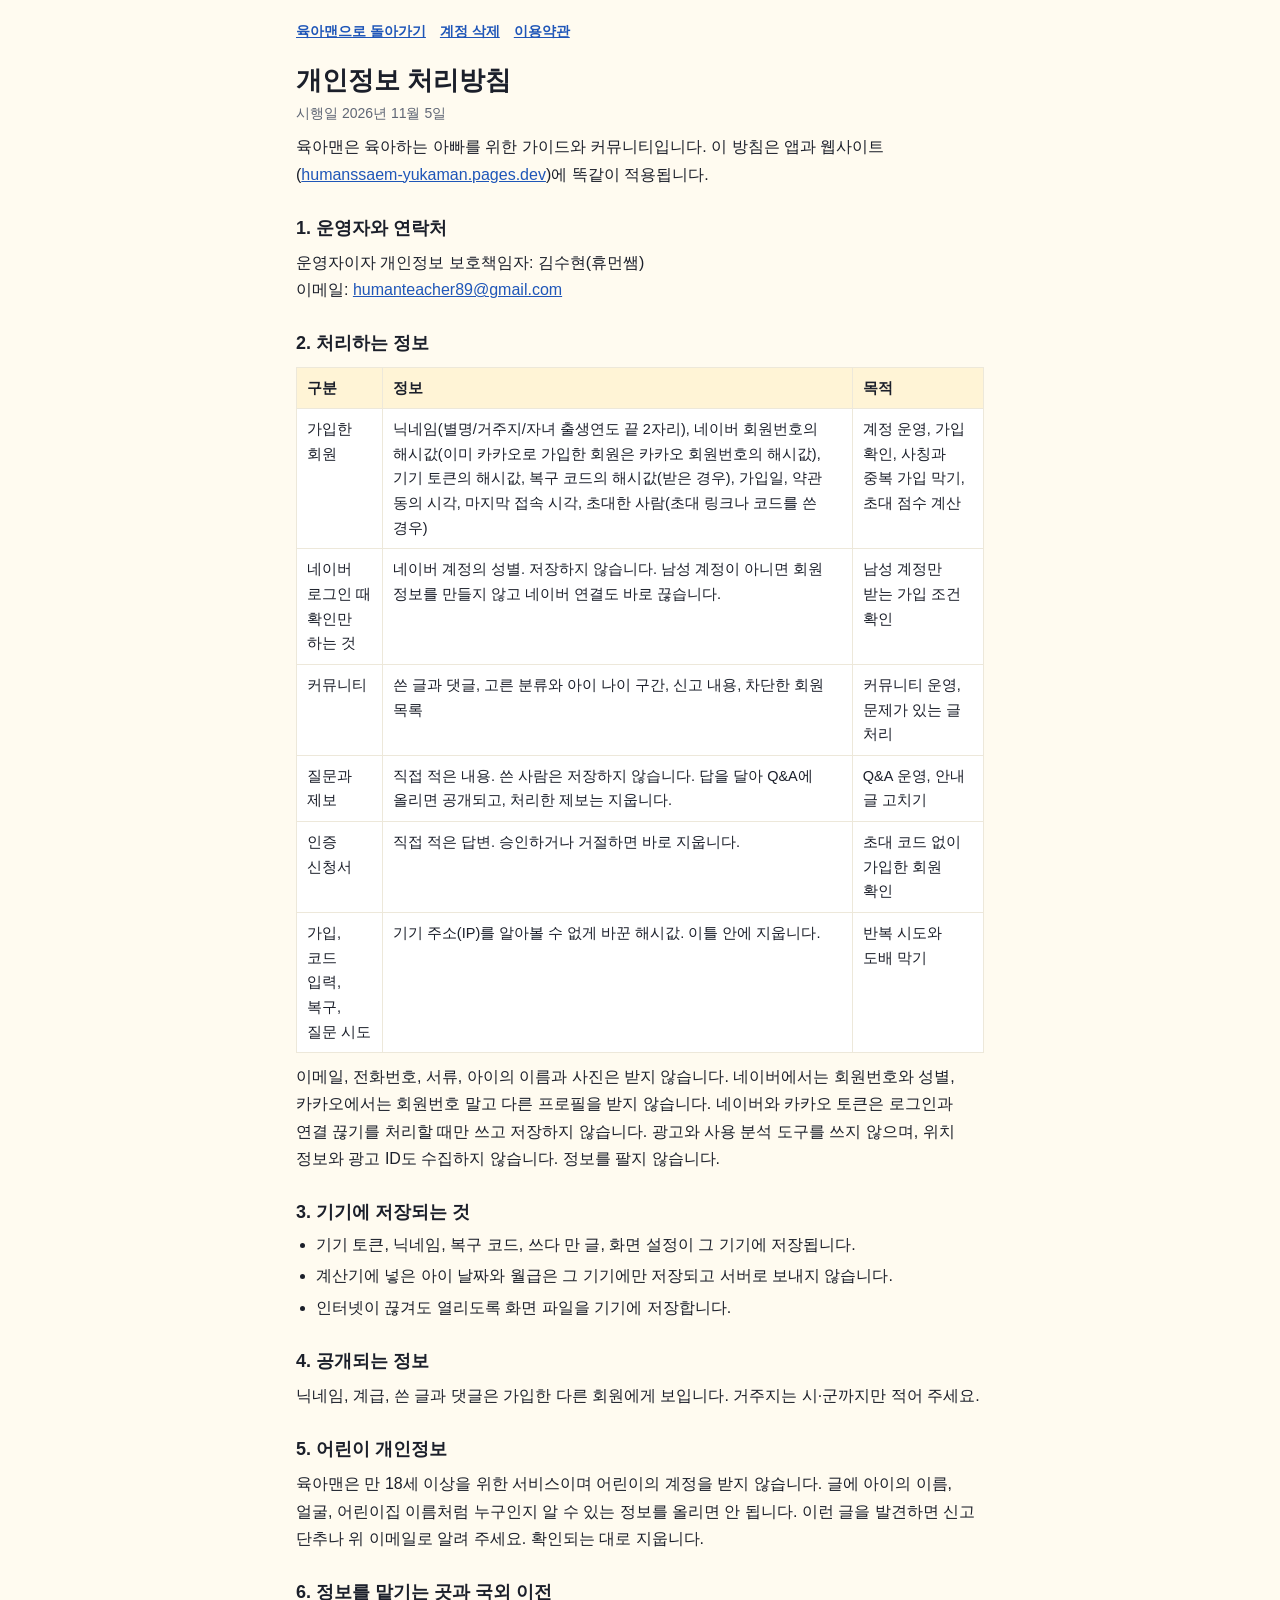
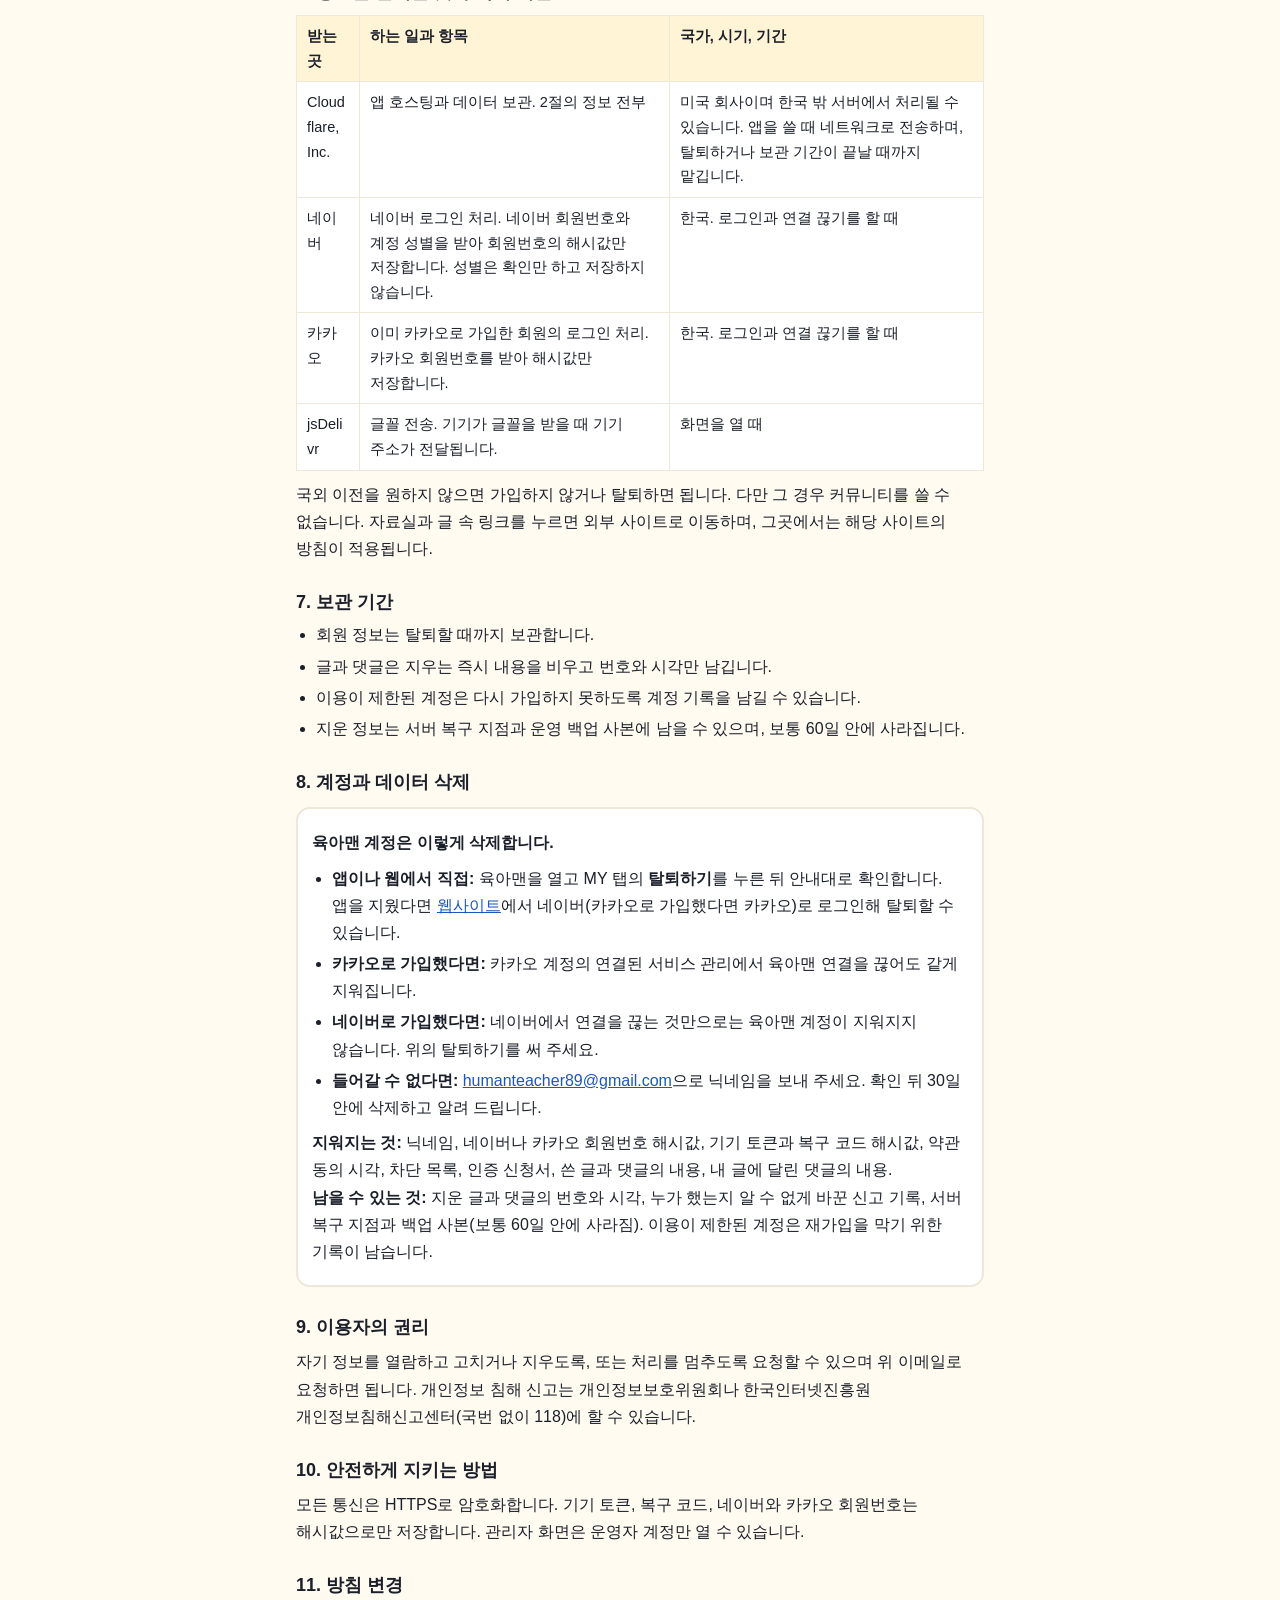
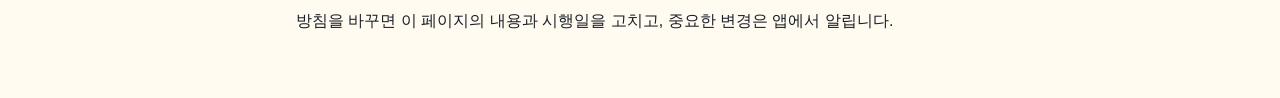
==== public/privacy.html @ 57675692 "지금 육아맨 앱(0.8.0)을 복제해 새 앱의 첫 판으로 삼음 새 운영 명의로 처음부터 따로 진행하려고 코드만 옮겼다. 옛 기록(.git), 내 컴퓨터 시험 값, 백업, 스토어용 " ====
<!doctype html>
<html lang="ko">
<head>
<meta charset="utf-8">
<meta name="viewport" content="width=device-width, initial-scale=1">
<meta name="theme-color" content="#FFFBF0">
<meta name="robots" content="noindex">
<title>개인정보 처리방침 · 육아맨</title>
<meta name="description" content="육아맨 개인정보 처리방침과 계정 삭제 안내">
<link rel="icon" type="image/svg+xml" href="icons/logo.svg">
<style>
  :root { --ink: #1B1F2A; --sub: #5F6675; --line: #EDE8DA; --bg: #FFFBF0; --card: #FFFFFF; --head: #FFF4D6; --link: #1F56B8; }
  @media (prefers-color-scheme: dark) { :root { --ink: #EEF1F7; --sub: #AEB6C5; --line: #2C3445; --bg: #141A26; --card: #1D2534; --head: #262F40; --link: #8DB4FF; } }
  * { box-sizing: border-box; }
  body { margin: 0; background: var(--bg); color: var(--ink); font: 16px/1.7 -apple-system, BlinkMacSystemFont, "Apple SD Gothic Neo", "Noto Sans KR", "Malgun Gothic", Roboto, sans-serif; word-break: keep-all; overflow-wrap: anywhere; }
  main { max-width: 720px; margin: 0 auto; padding: 20px 16px 56px; }
  nav { display: flex; flex-wrap: wrap; gap: 8px 14px; font-size: 14px; font-weight: 700; }
  a { color: var(--link); }
  h1 { margin: 20px 0 4px; font-size: 26px; line-height: 1.3; }
  h2 { margin: 28px 0 6px; font-size: 18px; line-height: 1.4; }
  .date { margin: 0; color: var(--sub); font-size: 14px; }
  ul { padding-left: 20px; margin: 6px 0; }
  li { margin: 4px 0; }
  p { margin: 8px 0; }
  table { width: 100%; border-collapse: collapse; margin: 10px 0; background: var(--card); font-size: 14.5px; }
  th, td { border: 1px solid var(--line); padding: 8px 10px; text-align: left; vertical-align: top; }
  th { background: var(--head); }
  .box { background: var(--card); border: 2px solid var(--line); border-radius: 14px; padding: 12px 14px; margin: 12px 0; }
</style>
</head>
<body>
<main>
<nav><a href="./#/me">육아맨으로 돌아가기</a><a href="#delete">계정 삭제</a><a href="terms.html">이용약관</a></nav>

<h1>개인정보 처리방침</h1>
<p class="date">시행일 2026년 11월 5일</p>
<p>육아맨은 육아하는 아빠를 위한 가이드와 커뮤니티입니다. 이 방침은 앱과 웹사이트(<a href="https://humanssaem-yukaman.pages.dev/">humanssaem-yukaman.pages.dev</a>)에 똑같이 적용됩니다.</p>

<h2>1. 운영자와 연락처</h2>
<p>운영자이자 개인정보 보호책임자: 김수현(휴먼쌤)<br>이메일: <a href="mailto:humanteacher89@gmail.com">humanteacher89@gmail.com</a></p>

<h2>2. 처리하는 정보</h2>
<table>
<tr><th>구분</th><th>정보</th><th>목적</th></tr>
<tr><td>가입한 회원</td><td>닉네임(별명/거주지/자녀 출생연도 끝 2자리), 네이버 회원번호의 해시값(이미 카카오로 가입한 회원은 카카오 회원번호의 해시값), 기기 토큰의 해시값, 복구 코드의 해시값(받은 경우), 가입일, 약관 동의 시각, 마지막 접속 시각, 초대한 사람(초대 링크나 코드를 쓴 경우)</td><td>계정 운영, 가입 확인, 사칭과 중복 가입 막기, 초대 점수 계산</td></tr>
<tr><td>네이버 로그인 때 확인만 하는 것</td><td>네이버 계정의 성별. 저장하지 않습니다. 남성 계정이 아니면 회원 정보를 만들지 않고 네이버 연결도 바로 끊습니다.</td><td>남성 계정만 받는 가입 조건 확인</td></tr>
<tr><td>커뮤니티</td><td>쓴 글과 댓글, 고른 분류와 아이 나이 구간, 신고 내용, 차단한 회원 목록</td><td>커뮤니티 운영, 문제가 있는 글 처리</td></tr>
<tr><td>질문과 제보</td><td>직접 적은 내용. 쓴 사람은 저장하지 않습니다. 답을 달아 Q&amp;A에 올리면 공개되고, 처리한 제보는 지웁니다.</td><td>Q&amp;A 운영, 안내 글 고치기</td></tr>
<tr><td>인증 신청서</td><td>직접 적은 답변. 승인하거나 거절하면 바로 지웁니다.</td><td>초대 코드 없이 가입한 회원 확인</td></tr>
<tr><td>가입, 코드 입력, 복구, 질문 시도</td><td>기기 주소(IP)를 알아볼 수 없게 바꾼 해시값. 이틀 안에 지웁니다.</td><td>반복 시도와 도배 막기</td></tr>
</table>
<p>이메일, 전화번호, 서류, 아이의 이름과 사진은 받지 않습니다. 네이버에서는 회원번호와 성별, 카카오에서는 회원번호 말고 다른 프로필을 받지 않습니다. 네이버와 카카오 토큰은 로그인과 연결 끊기를 처리할 때만 쓰고 저장하지 않습니다. 광고와 사용 분석 도구를 쓰지 않으며, 위치 정보와 광고 ID도 수집하지 않습니다. 정보를 팔지 않습니다.</p>

<h2>3. 기기에 저장되는 것</h2>
<ul>
<li>기기 토큰, 닉네임, 복구 코드, 쓰다 만 글, 화면 설정이 그 기기에 저장됩니다.</li>
<li>계산기에 넣은 아이 날짜와 월급은 그 기기에만 저장되고 서버로 보내지 않습니다.</li>
<li>인터넷이 끊겨도 열리도록 화면 파일을 기기에 저장합니다.</li>
</ul>

<h2>4. 공개되는 정보</h2>
<p>닉네임, 계급, 쓴 글과 댓글은 가입한 다른 회원에게 보입니다. 거주지는 시·군까지만 적어 주세요.</p>

<h2>5. 어린이 개인정보</h2>
<p>육아맨은 만 18세 이상을 위한 서비스이며 어린이의 계정을 받지 않습니다. 글에 아이의 이름, 얼굴, 어린이집 이름처럼 누구인지 알 수 있는 정보를 올리면 안 됩니다. 이런 글을 발견하면 신고 단추나 위 이메일로 알려 주세요. 확인되는 대로 지웁니다.</p>

<h2>6. 정보를 맡기는 곳과 국외 이전</h2>
<table>
<tr><th>받는 곳</th><th>하는 일과 항목</th><th>국가, 시기, 기간</th></tr>
<tr><td>Cloudflare, Inc.</td><td>앱 호스팅과 데이터 보관. 2절의 정보 전부</td><td>미국 회사이며 한국 밖 서버에서 처리될 수 있습니다. 앱을 쓸 때 네트워크로 전송하며, 탈퇴하거나 보관 기간이 끝날 때까지 맡깁니다.</td></tr>
<tr><td>네이버</td><td>네이버 로그인 처리. 네이버 회원번호와 계정 성별을 받아 회원번호의 해시값만 저장합니다. 성별은 확인만 하고 저장하지 않습니다.</td><td>한국. 로그인과 연결 끊기를 할 때</td></tr>
<tr><td>카카오</td><td>이미 카카오로 가입한 회원의 로그인 처리. 카카오 회원번호를 받아 해시값만 저장합니다.</td><td>한국. 로그인과 연결 끊기를 할 때</td></tr>
<tr><td>jsDelivr</td><td>글꼴 전송. 기기가 글꼴을 받을 때 기기 주소가 전달됩니다.</td><td>화면을 열 때</td></tr>
</table>
<p>국외 이전을 원하지 않으면 가입하지 않거나 탈퇴하면 됩니다. 다만 그 경우 커뮤니티를 쓸 수 없습니다. 자료실과 글 속 링크를 누르면 외부 사이트로 이동하며, 그곳에서는 해당 사이트의 방침이 적용됩니다.</p>

<h2>7. 보관 기간</h2>
<ul>
<li>회원 정보는 탈퇴할 때까지 보관합니다.</li>
<li>글과 댓글은 지우는 즉시 내용을 비우고 번호와 시각만 남깁니다.</li>
<li>이용이 제한된 계정은 다시 가입하지 못하도록 계정 기록을 남길 수 있습니다.</li>
<li>지운 정보는 서버 복구 지점과 운영 백업 사본에 남을 수 있으며, 보통 60일 안에 사라집니다.</li>
</ul>

<h2 id="delete">8. 계정과 데이터 삭제</h2>
<div class="box">
<p><b>육아맨 계정은 이렇게 삭제합니다.</b></p>
<ul>
<li><b>앱이나 웹에서 직접:</b> 육아맨을 열고 MY 탭의 <b>탈퇴하기</b>를 누른 뒤 안내대로 확인합니다. 앱을 지웠다면 <a href="https://humanssaem-yukaman.pages.dev/#/me">웹사이트</a>에서 네이버(카카오로 가입했다면 카카오)로 로그인해 탈퇴할 수 있습니다.</li>
<li><b>카카오로 가입했다면:</b> 카카오 계정의 연결된 서비스 관리에서 육아맨 연결을 끊어도 같게 지워집니다.</li>
<li><b>네이버로 가입했다면:</b> 네이버에서 연결을 끊는 것만으로는 육아맨 계정이 지워지지 않습니다. 위의 탈퇴하기를 써 주세요.</li>
<li><b>들어갈 수 없다면:</b> <a href="mailto:humanteacher89@gmail.com?subject=%EC%9C%A1%EC%95%84%EB%A7%A8%20%EA%B3%84%EC%A0%95%20%EC%82%AD%EC%A0%9C%20%EC%9A%94%EC%B2%AD">humanteacher89@gmail.com</a>으로 닉네임을 보내 주세요. 확인 뒤 30일 안에 삭제하고 알려 드립니다.</li>
</ul>
<p><b>지워지는 것:</b> 닉네임, 네이버나 카카오 회원번호 해시값, 기기 토큰과 복구 코드 해시값, 약관 동의 시각, 차단 목록, 인증 신청서, 쓴 글과 댓글의 내용, 내 글에 달린 댓글의 내용.<br>
<b>남을 수 있는 것:</b> 지운 글과 댓글의 번호와 시각, 누가 했는지 알 수 없게 바꾼 신고 기록, 서버 복구 지점과 백업 사본(보통 60일 안에 사라짐). 이용이 제한된 계정은 재가입을 막기 위한 기록이 남습니다.</p>
</div>

<h2>9. 이용자의 권리</h2>
<p>자기 정보를 열람하고 고치거나 지우도록, 또는 처리를 멈추도록 요청할 수 있으며 위 이메일로 요청하면 됩니다. 개인정보 침해 신고는 개인정보보호위원회나 한국인터넷진흥원 개인정보침해신고센터(국번 없이 118)에 할 수 있습니다.</p>

<h2>10. 안전하게 지키는 방법</h2>
<p>모든 통신은 HTTPS로 암호화합니다. 기기 토큰, 복구 코드, 네이버와 카카오 회원번호는 해시값으로만 저장합니다. 관리자 화면은 운영자 계정만 열 수 있습니다.</p>

<h2>11. 방침 변경</h2>
<p>방침을 바꾸면 이 페이지의 내용과 시행일을 고치고, 중요한 변경은 앱에서 알립니다.</p>
</main>
</body>
</html>
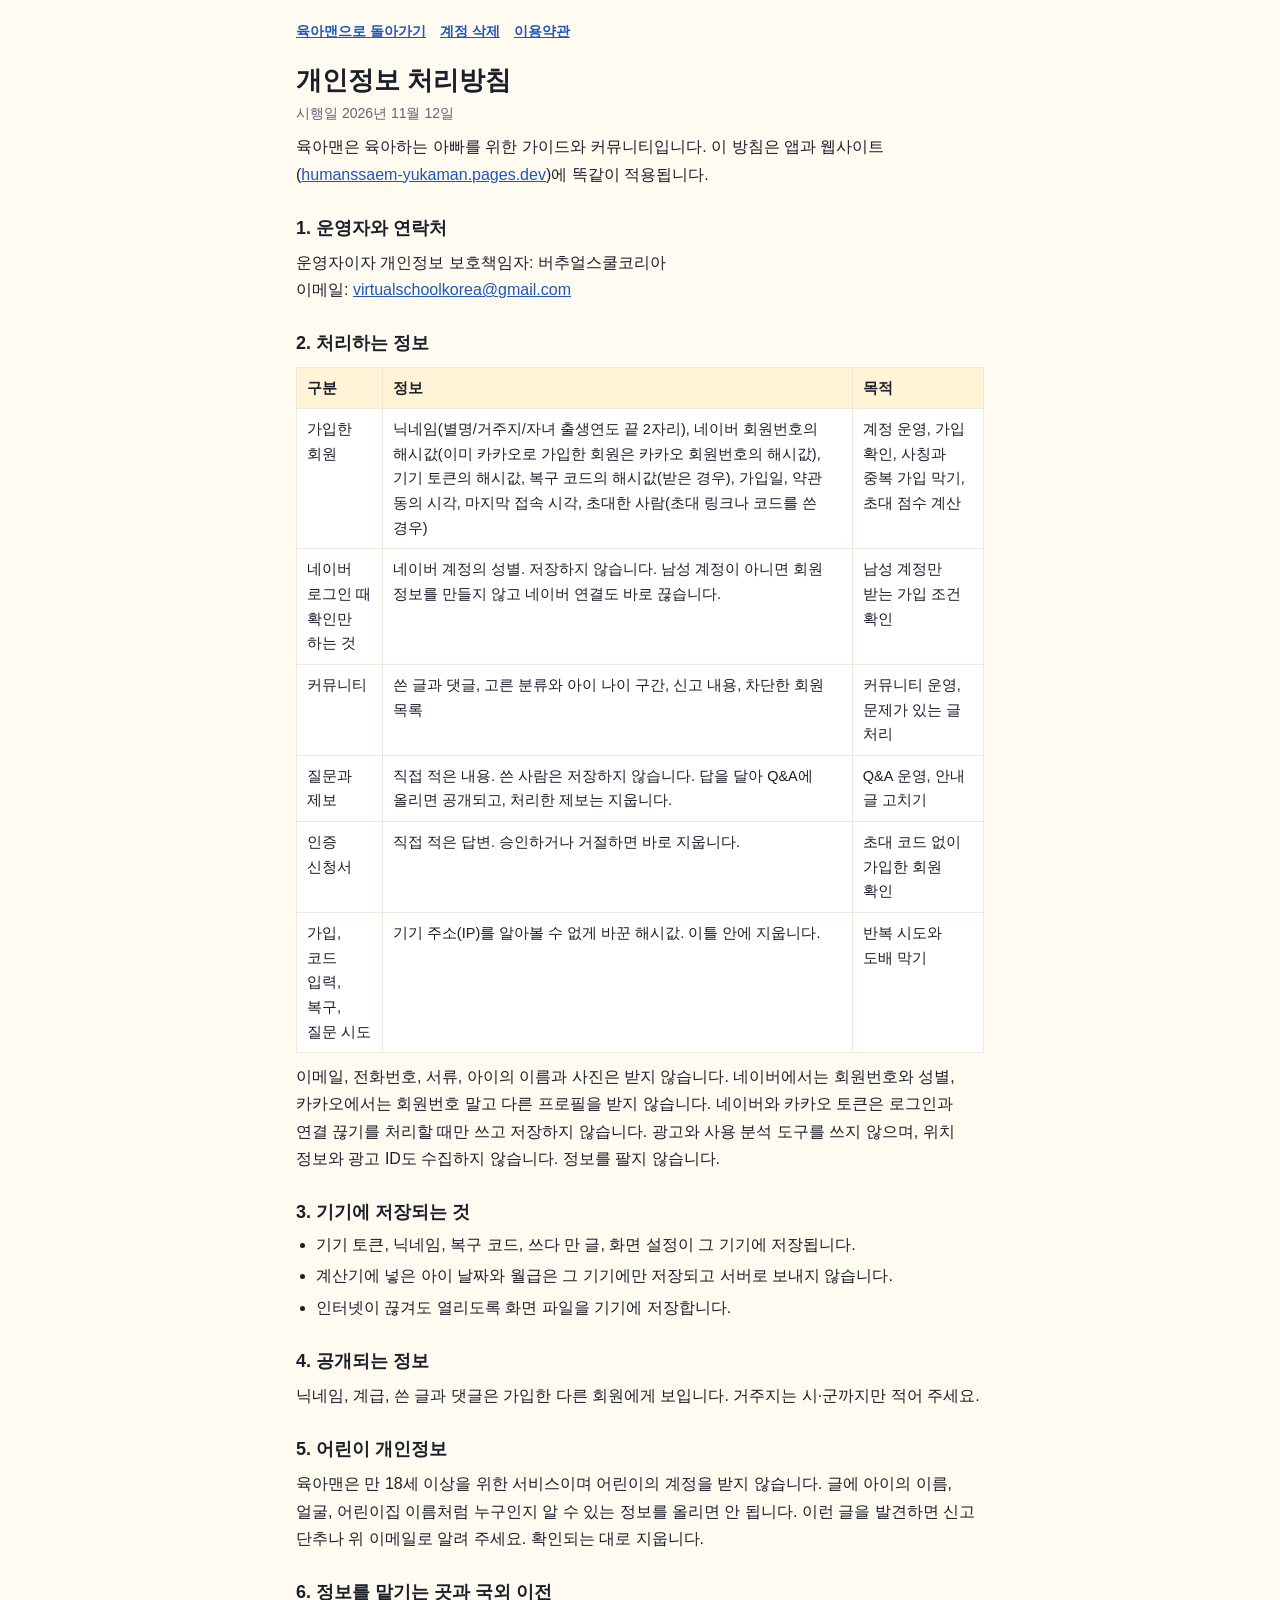
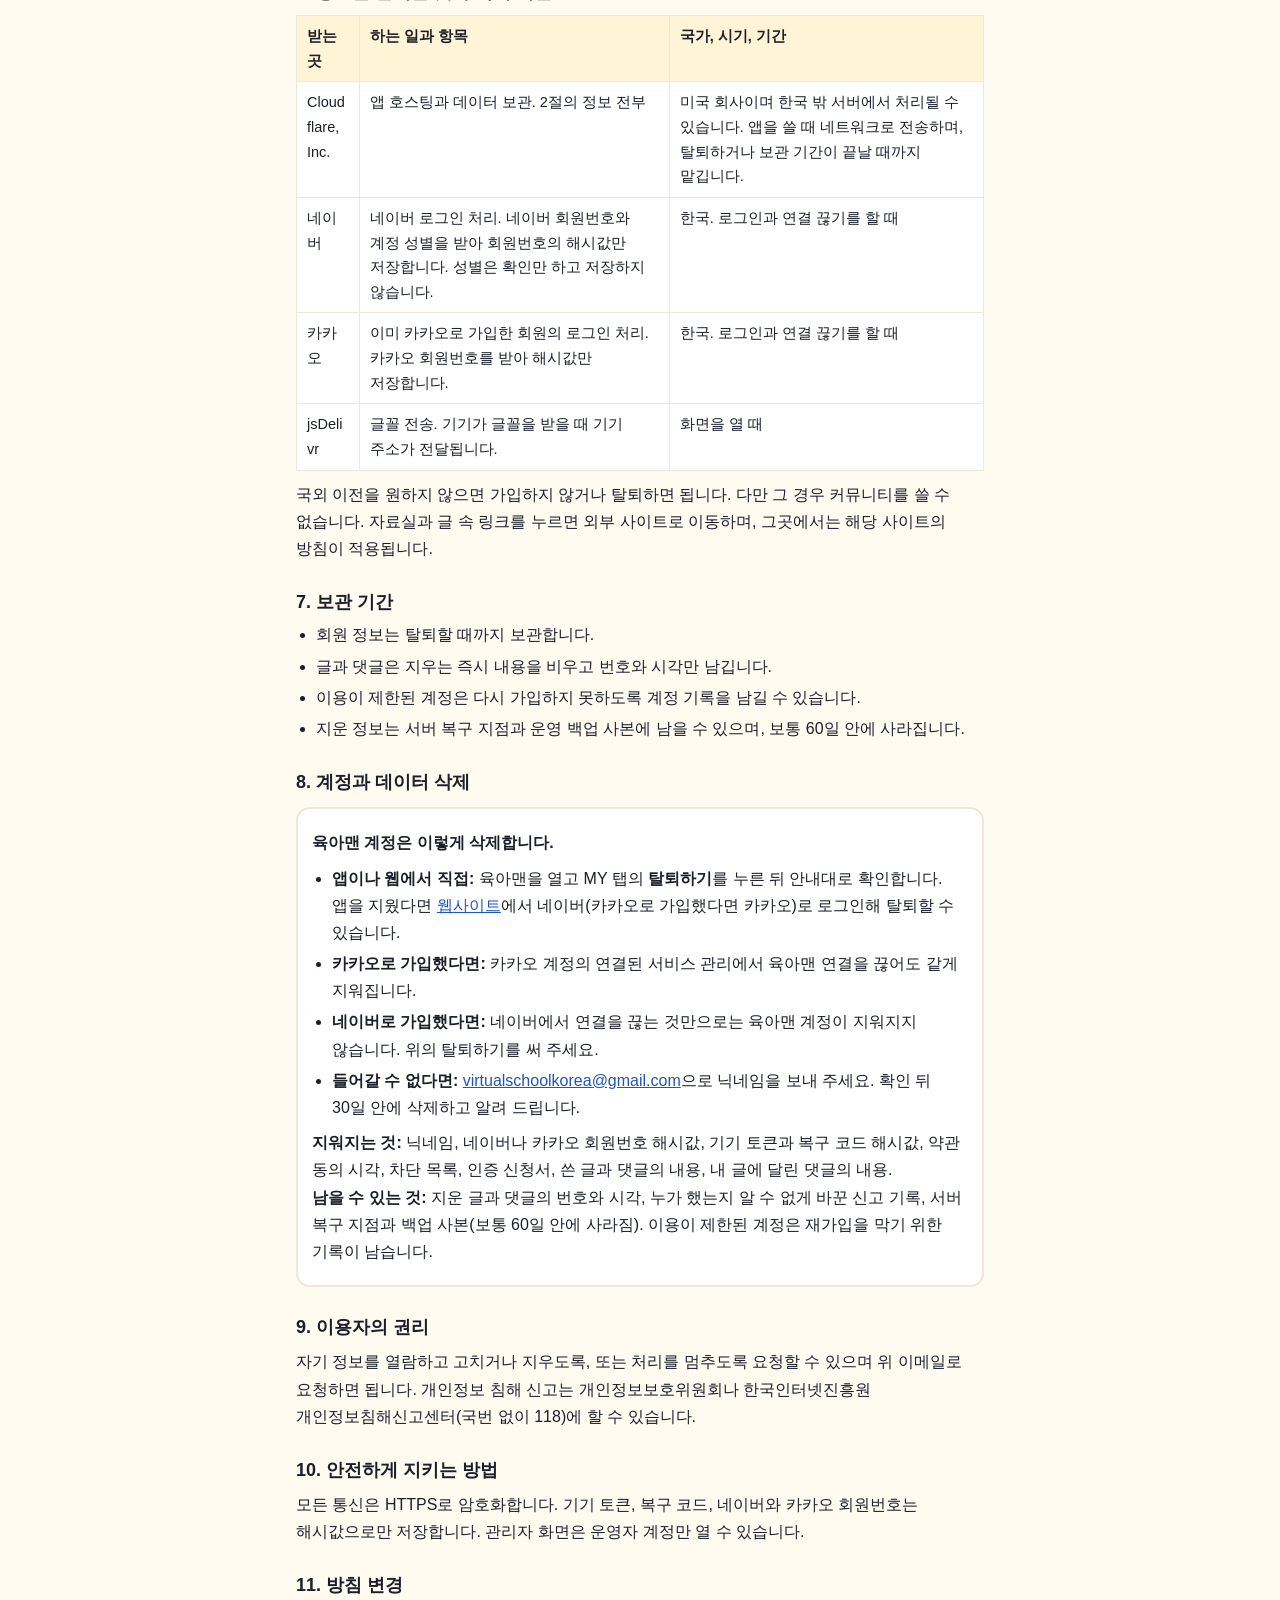
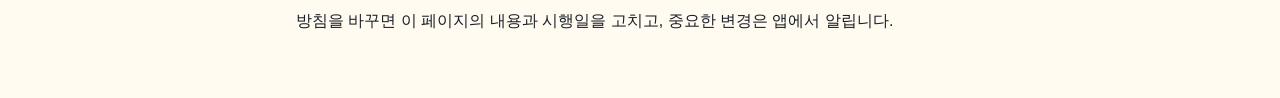
==== commit 9bf928b1: "약관 · 처리방침의 운영자와 문의 메일을 버추얼스쿨코리아로, 시행일 2026-11-12 Co-Authored-By: Claude Fable 5.2 <noreply@anthropic" ====
--- a/public/privacy.html
+++ b/public/privacy.html
@@ -33,11 +33,11 @@
 <nav><a href="./#/me">육아맨으로 돌아가기</a><a href="#delete">계정 삭제</a><a href="terms.html">이용약관</a></nav>
 
 <h1>개인정보 처리방침</h1>
-<p class="date">시행일 2026년 11월 5일</p>
+<p class="date">시행일 2026년 11월 12일</p>
 <p>육아맨은 육아하는 아빠를 위한 가이드와 커뮤니티입니다. 이 방침은 앱과 웹사이트(<a href="https://humanssaem-yukaman.pages.dev/">humanssaem-yukaman.pages.dev</a>)에 똑같이 적용됩니다.</p>
 
 <h2>1. 운영자와 연락처</h2>
-<p>운영자이자 개인정보 보호책임자: 김수현(휴먼쌤)<br>이메일: <a href="mailto:humanteacher89@gmail.com">humanteacher89@gmail.com</a></p>
+<p>운영자이자 개인정보 보호책임자: 버추얼스쿨코리아<br>이메일: <a href="mailto:virtualschoolkorea@gmail.com">virtualschoolkorea@gmail.com</a></p>
 
 <h2>2. 처리하는 정보</h2>
 <table>
@@ -89,7 +89,7 @@
 <li><b>앱이나 웹에서 직접:</b> 육아맨을 열고 MY 탭의 <b>탈퇴하기</b>를 누른 뒤 안내대로 확인합니다. 앱을 지웠다면 <a href="https://humanssaem-yukaman.pages.dev/#/me">웹사이트</a>에서 네이버(카카오로 가입했다면 카카오)로 로그인해 탈퇴할 수 있습니다.</li>
 <li><b>카카오로 가입했다면:</b> 카카오 계정의 연결된 서비스 관리에서 육아맨 연결을 끊어도 같게 지워집니다.</li>
 <li><b>네이버로 가입했다면:</b> 네이버에서 연결을 끊는 것만으로는 육아맨 계정이 지워지지 않습니다. 위의 탈퇴하기를 써 주세요.</li>
-<li><b>들어갈 수 없다면:</b> <a href="mailto:humanteacher89@gmail.com?subject=%EC%9C%A1%EC%95%84%EB%A7%A8%20%EA%B3%84%EC%A0%95%20%EC%82%AD%EC%A0%9C%20%EC%9A%94%EC%B2%AD">humanteacher89@gmail.com</a>으로 닉네임을 보내 주세요. 확인 뒤 30일 안에 삭제하고 알려 드립니다.</li>
+<li><b>들어갈 수 없다면:</b> <a href="mailto:virtualschoolkorea@gmail.com?subject=%EC%9C%A1%EC%95%84%EB%A7%A8%20%EA%B3%84%EC%A0%95%20%EC%82%AD%EC%A0%9C%20%EC%9A%94%EC%B2%AD">virtualschoolkorea@gmail.com</a>으로 닉네임을 보내 주세요. 확인 뒤 30일 안에 삭제하고 알려 드립니다.</li>
 </ul>
 <p><b>지워지는 것:</b> 닉네임, 네이버나 카카오 회원번호 해시값, 기기 토큰과 복구 코드 해시값, 약관 동의 시각, 차단 목록, 인증 신청서, 쓴 글과 댓글의 내용, 내 글에 달린 댓글의 내용.<br>
 <b>남을 수 있는 것:</b> 지운 글과 댓글의 번호와 시각, 누가 했는지 알 수 없게 바꾼 신고 기록, 서버 복구 지점과 백업 사본(보통 60일 안에 사라짐). 이용이 제한된 계정은 재가입을 막기 위한 기록이 남습니다.</p>
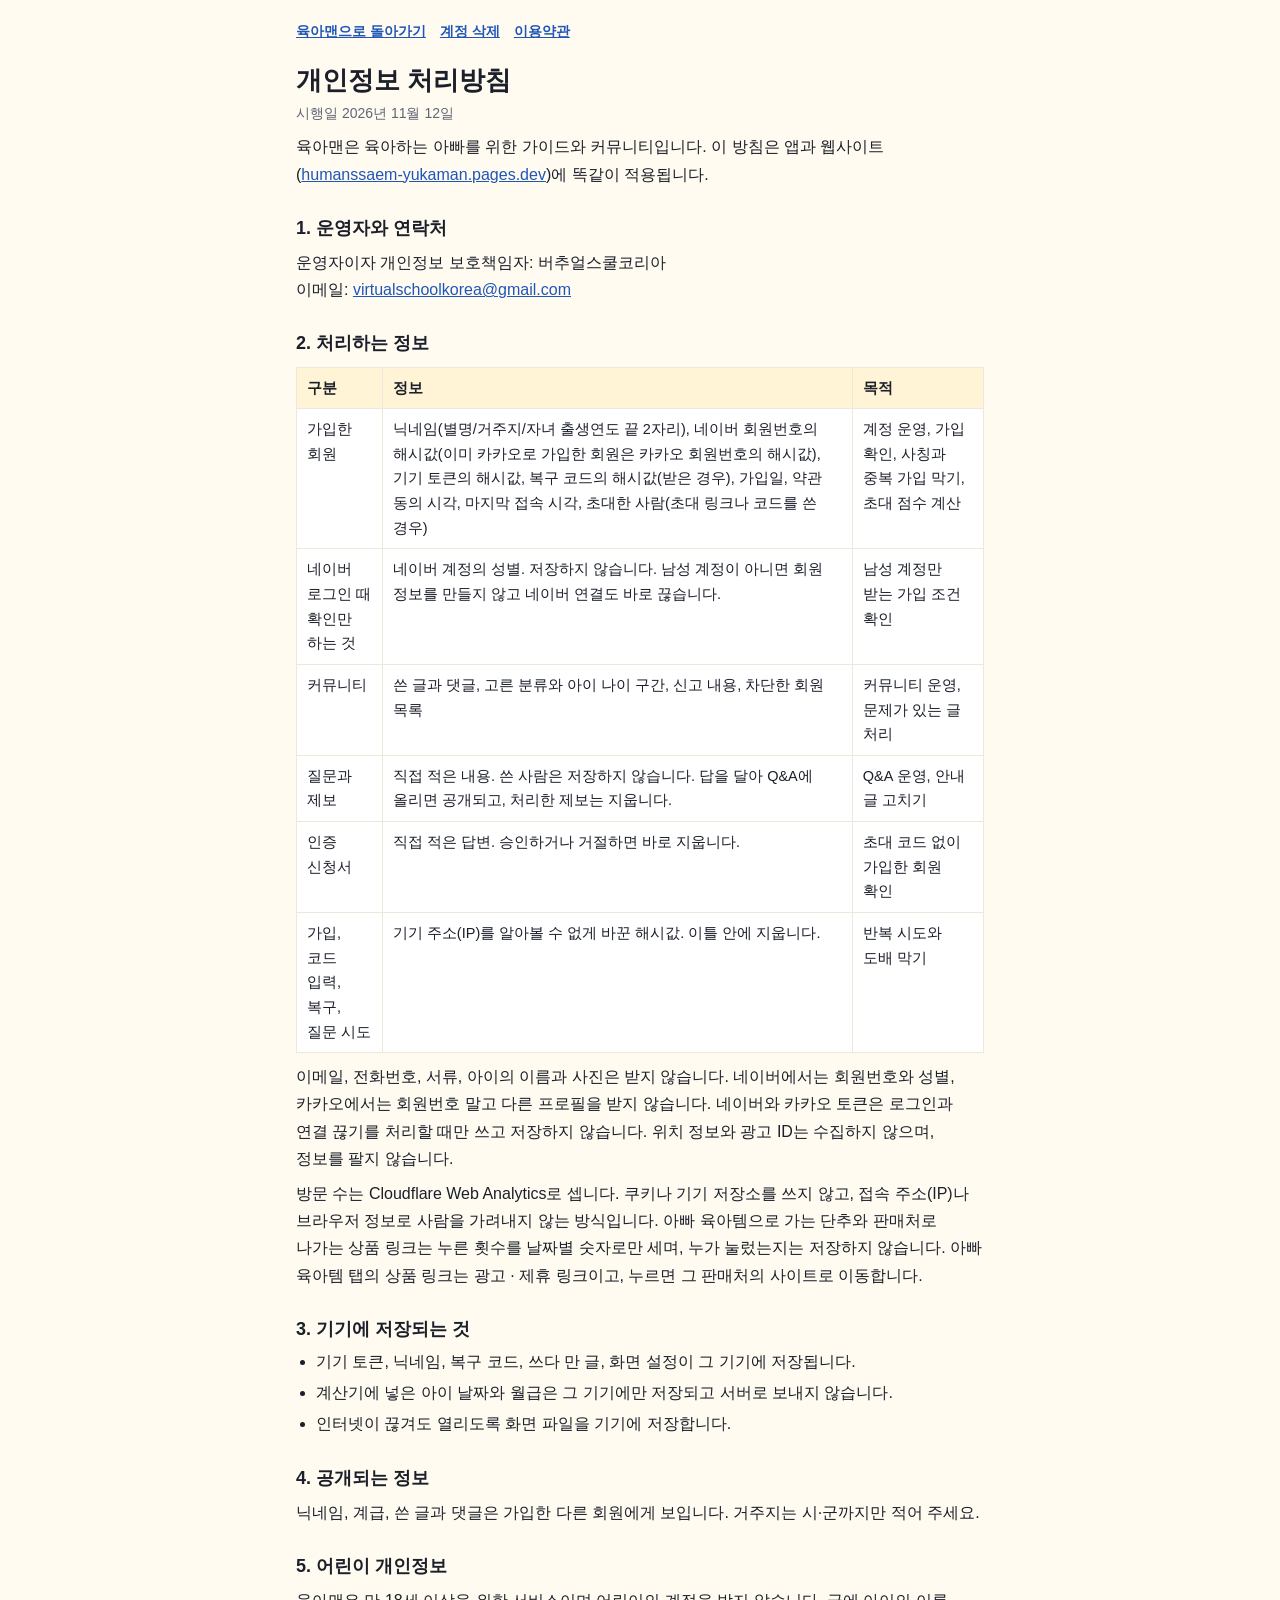
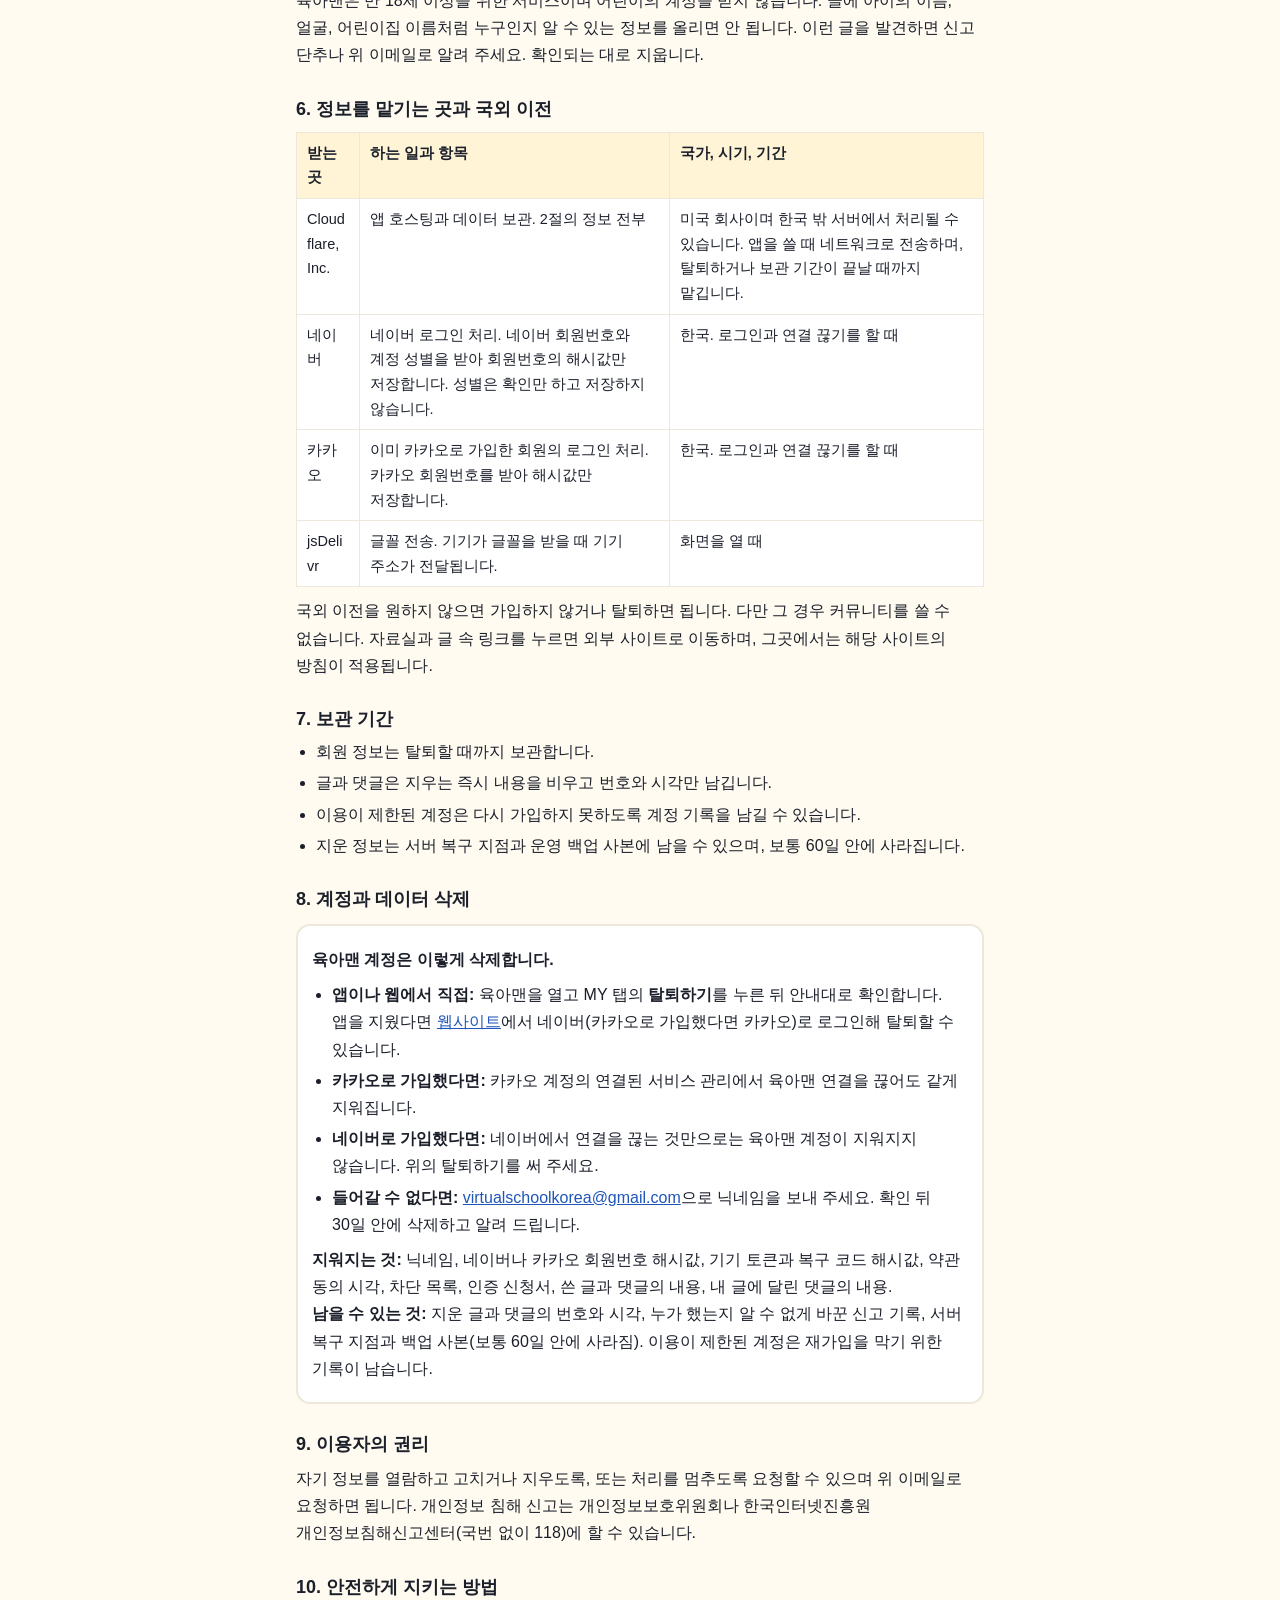
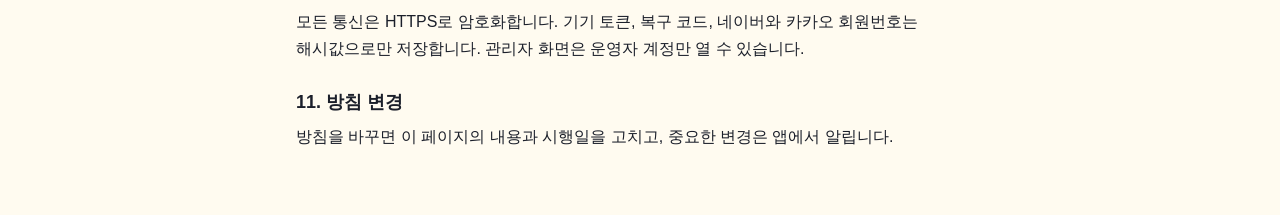
==== commit 80578bf8: "0.10.0 사는 길 잇기: 홈 · 가이드 글 · 질문게시판에서 육아템으로 - 아래 탭과 PC 메뉴: 홈 · 가이드 · 육아템 · 질문 · MY(육아템을 가운데로) - 홈: 지금 " ====
--- a/public/privacy.html
+++ b/public/privacy.html
@@ -49,7 +49,8 @@
 <tr><td>인증 신청서</td><td>직접 적은 답변. 승인하거나 거절하면 바로 지웁니다.</td><td>초대 코드 없이 가입한 회원 확인</td></tr>
 <tr><td>가입, 코드 입력, 복구, 질문 시도</td><td>기기 주소(IP)를 알아볼 수 없게 바꾼 해시값. 이틀 안에 지웁니다.</td><td>반복 시도와 도배 막기</td></tr>
 </table>
-<p>이메일, 전화번호, 서류, 아이의 이름과 사진은 받지 않습니다. 네이버에서는 회원번호와 성별, 카카오에서는 회원번호 말고 다른 프로필을 받지 않습니다. 네이버와 카카오 토큰은 로그인과 연결 끊기를 처리할 때만 쓰고 저장하지 않습니다. 광고와 사용 분석 도구를 쓰지 않으며, 위치 정보와 광고 ID도 수집하지 않습니다. 정보를 팔지 않습니다.</p>
+<p>이메일, 전화번호, 서류, 아이의 이름과 사진은 받지 않습니다. 네이버에서는 회원번호와 성별, 카카오에서는 회원번호 말고 다른 프로필을 받지 않습니다. 네이버와 카카오 토큰은 로그인과 연결 끊기를 처리할 때만 쓰고 저장하지 않습니다. 위치 정보와 광고 ID는 수집하지 않으며, 정보를 팔지 않습니다.</p>
+<p>방문 수는 Cloudflare Web Analytics로 셉니다. 쿠키나 기기 저장소를 쓰지 않고, 접속 주소(IP)나 브라우저 정보로 사람을 가려내지 않는 방식입니다. 아빠 육아템으로 가는 단추와 판매처로 나가는 상품 링크는 누른 횟수를 날짜별 숫자로만 세며, 누가 눌렀는지는 저장하지 않습니다. 아빠 육아템 탭의 상품 링크는 광고 · 제휴 링크이고, 누르면 그 판매처의 사이트로 이동합니다.</p>
 
 <h2>3. 기기에 저장되는 것</h2>
 <ul>
@@ -86,7 +87,7 @@
 <div class="box">
 <p><b>육아맨 계정은 이렇게 삭제합니다.</b></p>
 <ul>
-<li><b>앱이나 웹에서 직접:</b> 육아맨을 열고 MY 탭의 <b>탈퇴하기</b>를 누른 뒤 안내대로 확인합니다. 앱을 지웠다면 <a href="https://humanssaem-yukaman.pages.dev/#/me">웹사이트</a>에서 네이버(카카오로 가입했다면 카카오)로 로그인해 탈퇴할 수 있습니다.</li>
+<li><b>앱이나 웹에서 직접:</b> 육아맨을 열고 MY 탭의 <b>탈퇴하기</b>를 누른 뒤 안내대로 확인합니다. 앱을 지웠다면 <a href="https://xn--e02bt1s4nb.com/#/me">웹사이트</a>에서 네이버(카카오로 가입했다면 카카오)로 로그인해 탈퇴할 수 있습니다.</li>
 <li><b>카카오로 가입했다면:</b> 카카오 계정의 연결된 서비스 관리에서 육아맨 연결을 끊어도 같게 지워집니다.</li>
 <li><b>네이버로 가입했다면:</b> 네이버에서 연결을 끊는 것만으로는 육아맨 계정이 지워지지 않습니다. 위의 탈퇴하기를 써 주세요.</li>
 <li><b>들어갈 수 없다면:</b> <a href="mailto:virtualschoolkorea@gmail.com?subject=%EC%9C%A1%EC%95%84%EB%A7%A8%20%EA%B3%84%EC%A0%95%20%EC%82%AD%EC%A0%9C%20%EC%9A%94%EC%B2%AD">virtualschoolkorea@gmail.com</a>으로 닉네임을 보내 주세요. 확인 뒤 30일 안에 삭제하고 알려 드립니다.</li>
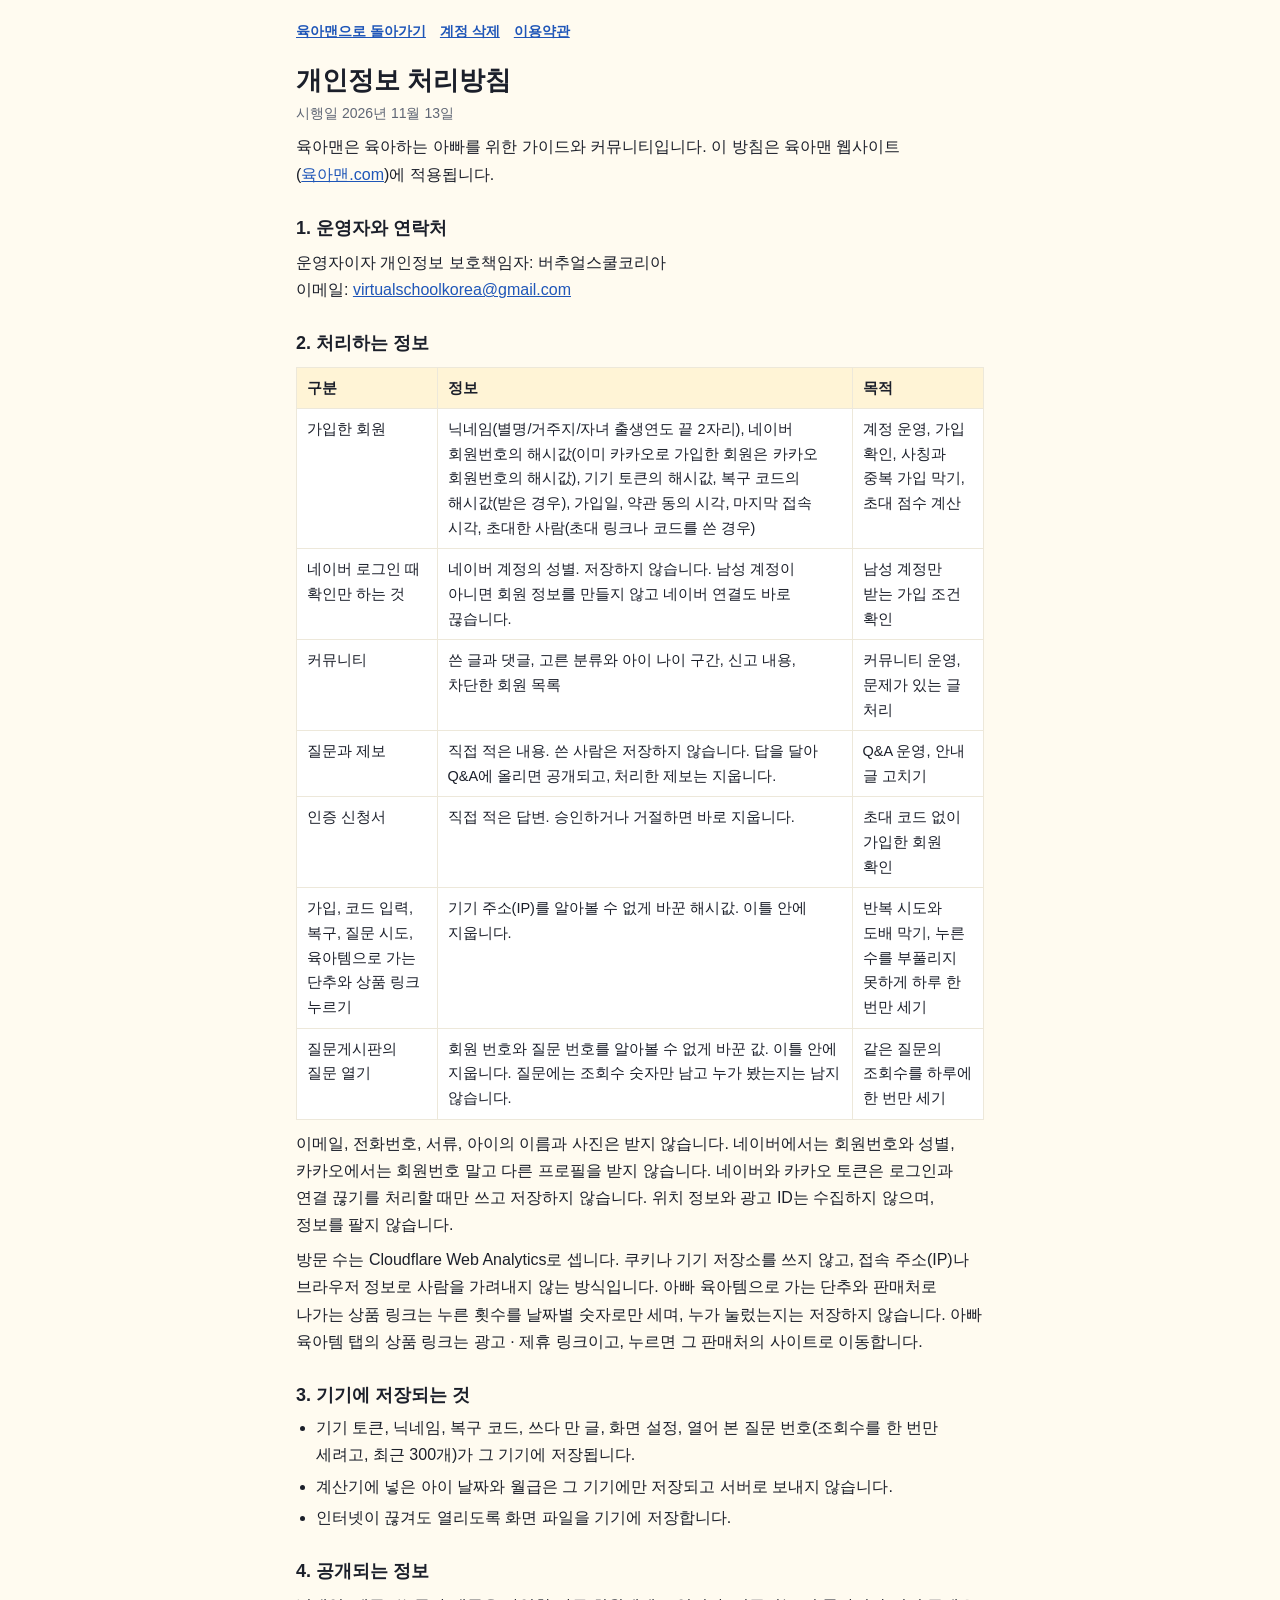
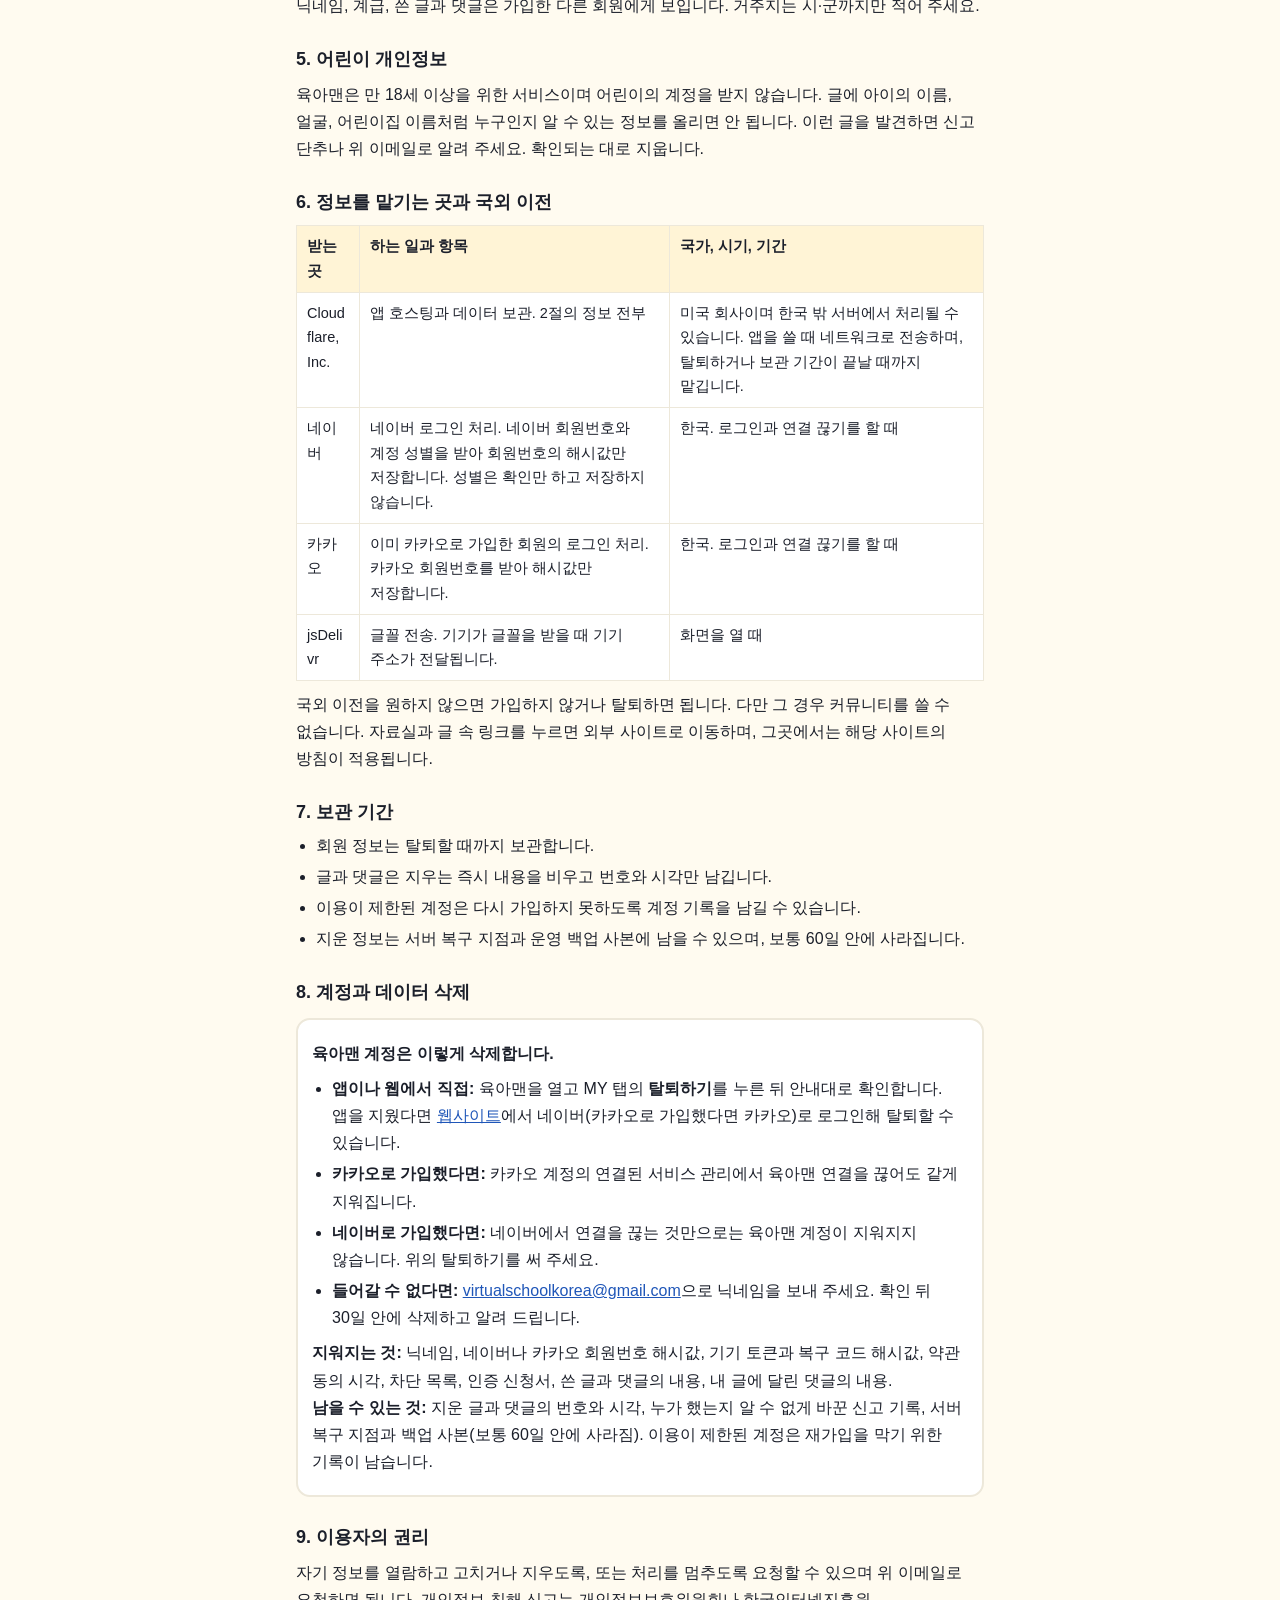
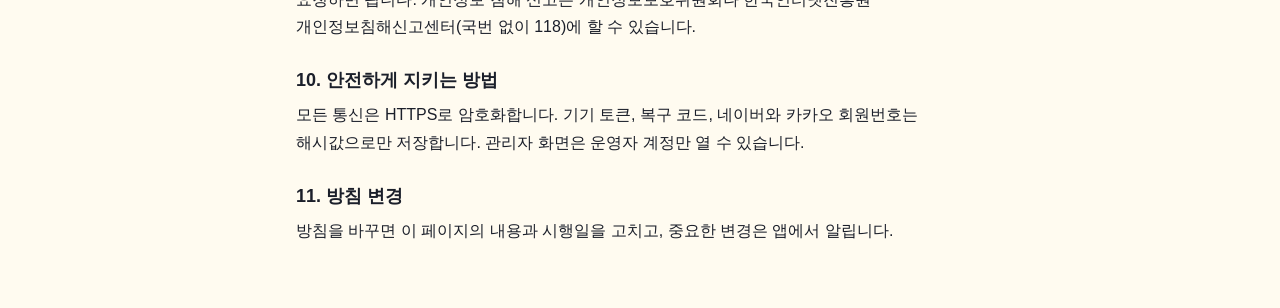
==== commit 8420a930: "0.12.0 보안 보완(HSTS · CORS 떼기 · 옆문 검색 제외 · 누른 수와 조회수 하루 한 번 · 공개 코드의 운영자 이름 정리 · 처리방침 주소) · 계산기 '내 아이 " ====
--- a/public/privacy.html
+++ b/public/privacy.html
@@ -33,8 +33,8 @@
 <nav><a href="./#/me">육아맨으로 돌아가기</a><a href="#delete">계정 삭제</a><a href="terms.html">이용약관</a></nav>
 
 <h1>개인정보 처리방침</h1>
-<p class="date">시행일 2026년 11월 12일</p>
-<p>육아맨은 육아하는 아빠를 위한 가이드와 커뮤니티입니다. 이 방침은 앱과 웹사이트(<a href="https://humanssaem-yukaman.pages.dev/">humanssaem-yukaman.pages.dev</a>)에 똑같이 적용됩니다.</p>
+<p class="date">시행일 2026년 11월 13일</p>
+<p>육아맨은 육아하는 아빠를 위한 가이드와 커뮤니티입니다. 이 방침은 육아맨 웹사이트(<a href="https://xn--e02bt1s4nb.com/">육아맨.com</a>)에 적용됩니다.</p>
 
 <h2>1. 운영자와 연락처</h2>
 <p>운영자이자 개인정보 보호책임자: 버추얼스쿨코리아<br>이메일: <a href="mailto:virtualschoolkorea@gmail.com">virtualschoolkorea@gmail.com</a></p>
@@ -47,14 +47,15 @@
 <tr><td>커뮤니티</td><td>쓴 글과 댓글, 고른 분류와 아이 나이 구간, 신고 내용, 차단한 회원 목록</td><td>커뮤니티 운영, 문제가 있는 글 처리</td></tr>
 <tr><td>질문과 제보</td><td>직접 적은 내용. 쓴 사람은 저장하지 않습니다. 답을 달아 Q&amp;A에 올리면 공개되고, 처리한 제보는 지웁니다.</td><td>Q&amp;A 운영, 안내 글 고치기</td></tr>
 <tr><td>인증 신청서</td><td>직접 적은 답변. 승인하거나 거절하면 바로 지웁니다.</td><td>초대 코드 없이 가입한 회원 확인</td></tr>
-<tr><td>가입, 코드 입력, 복구, 질문 시도</td><td>기기 주소(IP)를 알아볼 수 없게 바꾼 해시값. 이틀 안에 지웁니다.</td><td>반복 시도와 도배 막기</td></tr>
+<tr><td>가입, 코드 입력, 복구, 질문 시도, 육아템으로 가는 단추와 상품 링크 누르기</td><td>기기 주소(IP)를 알아볼 수 없게 바꾼 해시값. 이틀 안에 지웁니다.</td><td>반복 시도와 도배 막기, 누른 수를 부풀리지 못하게 하루 한 번만 세기</td></tr>
+<tr><td>질문게시판의 질문 열기</td><td>회원 번호와 질문 번호를 알아볼 수 없게 바꾼 값. 이틀 안에 지웁니다. 질문에는 조회수 숫자만 남고 누가 봤는지는 남지 않습니다.</td><td>같은 질문의 조회수를 하루에 한 번만 세기</td></tr>
 </table>
 <p>이메일, 전화번호, 서류, 아이의 이름과 사진은 받지 않습니다. 네이버에서는 회원번호와 성별, 카카오에서는 회원번호 말고 다른 프로필을 받지 않습니다. 네이버와 카카오 토큰은 로그인과 연결 끊기를 처리할 때만 쓰고 저장하지 않습니다. 위치 정보와 광고 ID는 수집하지 않으며, 정보를 팔지 않습니다.</p>
 <p>방문 수는 Cloudflare Web Analytics로 셉니다. 쿠키나 기기 저장소를 쓰지 않고, 접속 주소(IP)나 브라우저 정보로 사람을 가려내지 않는 방식입니다. 아빠 육아템으로 가는 단추와 판매처로 나가는 상품 링크는 누른 횟수를 날짜별 숫자로만 세며, 누가 눌렀는지는 저장하지 않습니다. 아빠 육아템 탭의 상품 링크는 광고 · 제휴 링크이고, 누르면 그 판매처의 사이트로 이동합니다.</p>
 
 <h2>3. 기기에 저장되는 것</h2>
 <ul>
-<li>기기 토큰, 닉네임, 복구 코드, 쓰다 만 글, 화면 설정이 그 기기에 저장됩니다.</li>
+<li>기기 토큰, 닉네임, 복구 코드, 쓰다 만 글, 화면 설정, 열어 본 질문 번호(조회수를 한 번만 세려고, 최근 300개)가 그 기기에 저장됩니다.</li>
 <li>계산기에 넣은 아이 날짜와 월급은 그 기기에만 저장되고 서버로 보내지 않습니다.</li>
 <li>인터넷이 끊겨도 열리도록 화면 파일을 기기에 저장합니다.</li>
 </ul>
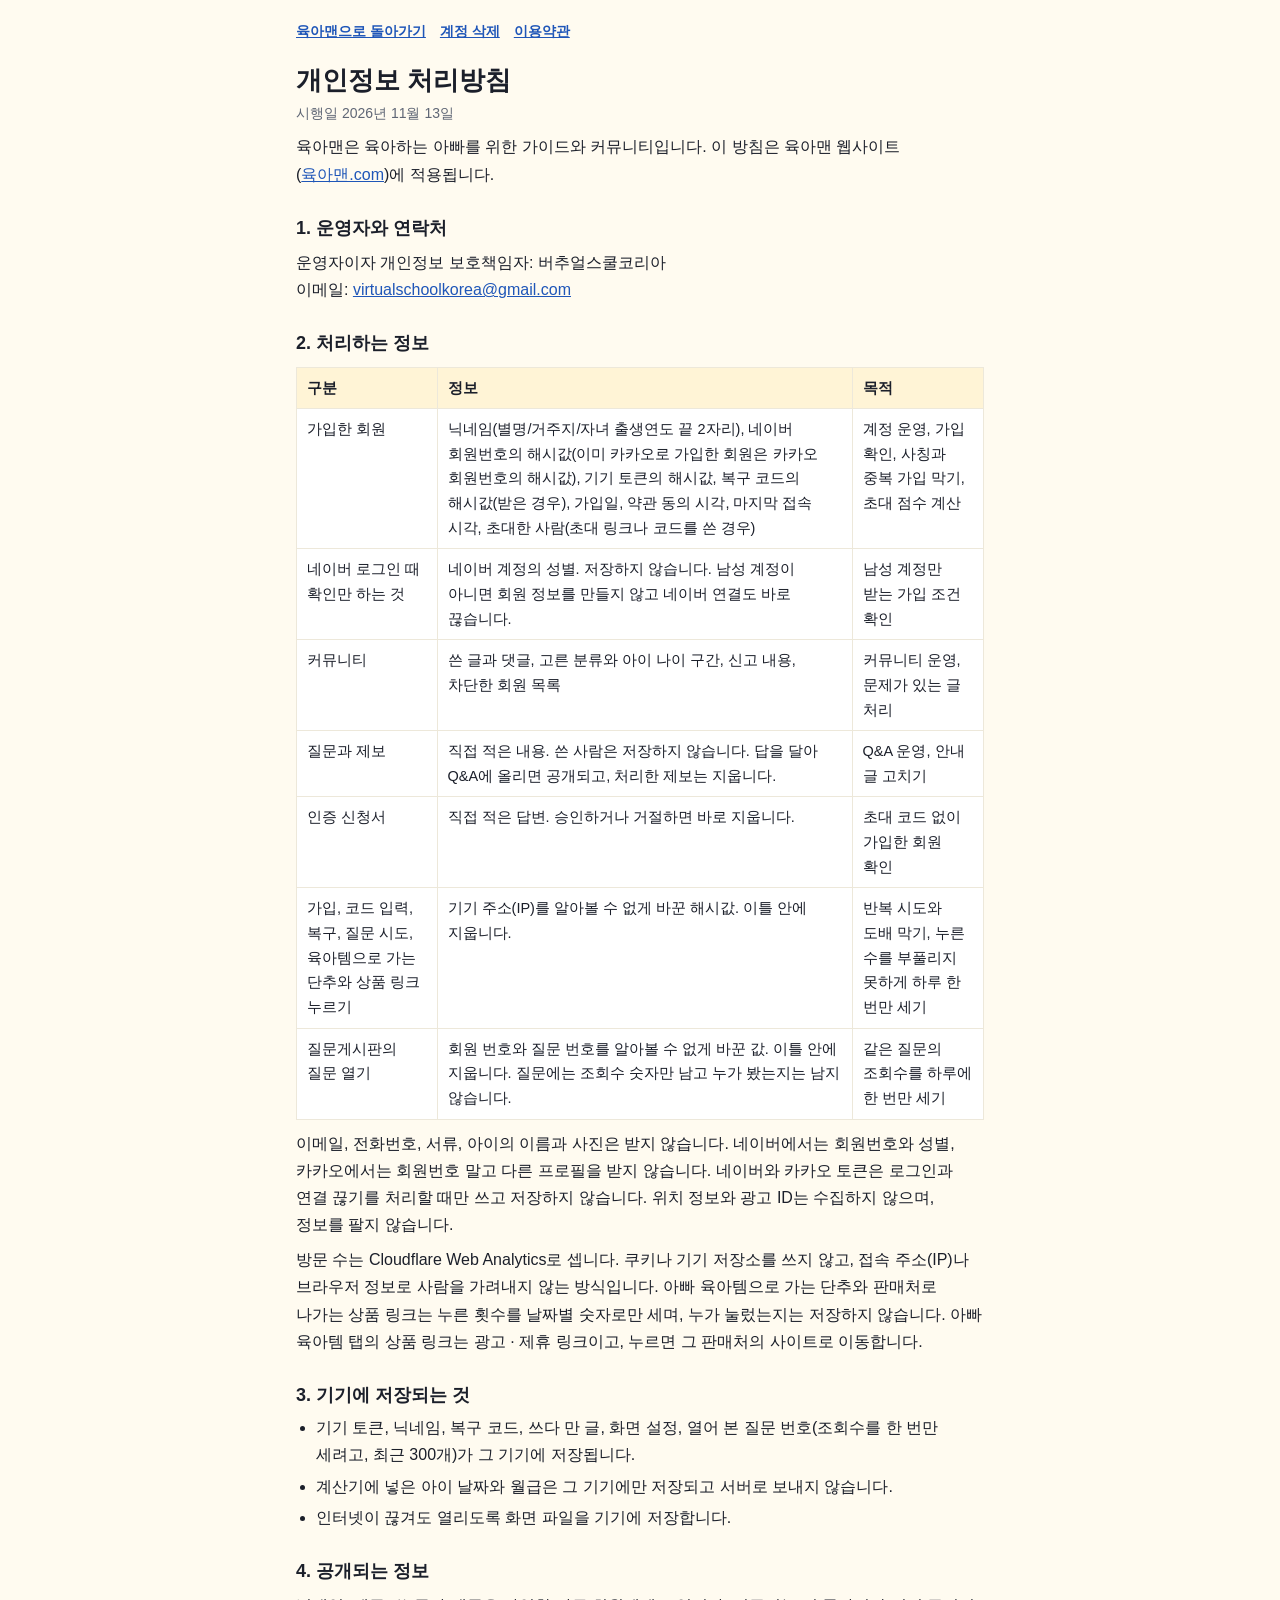
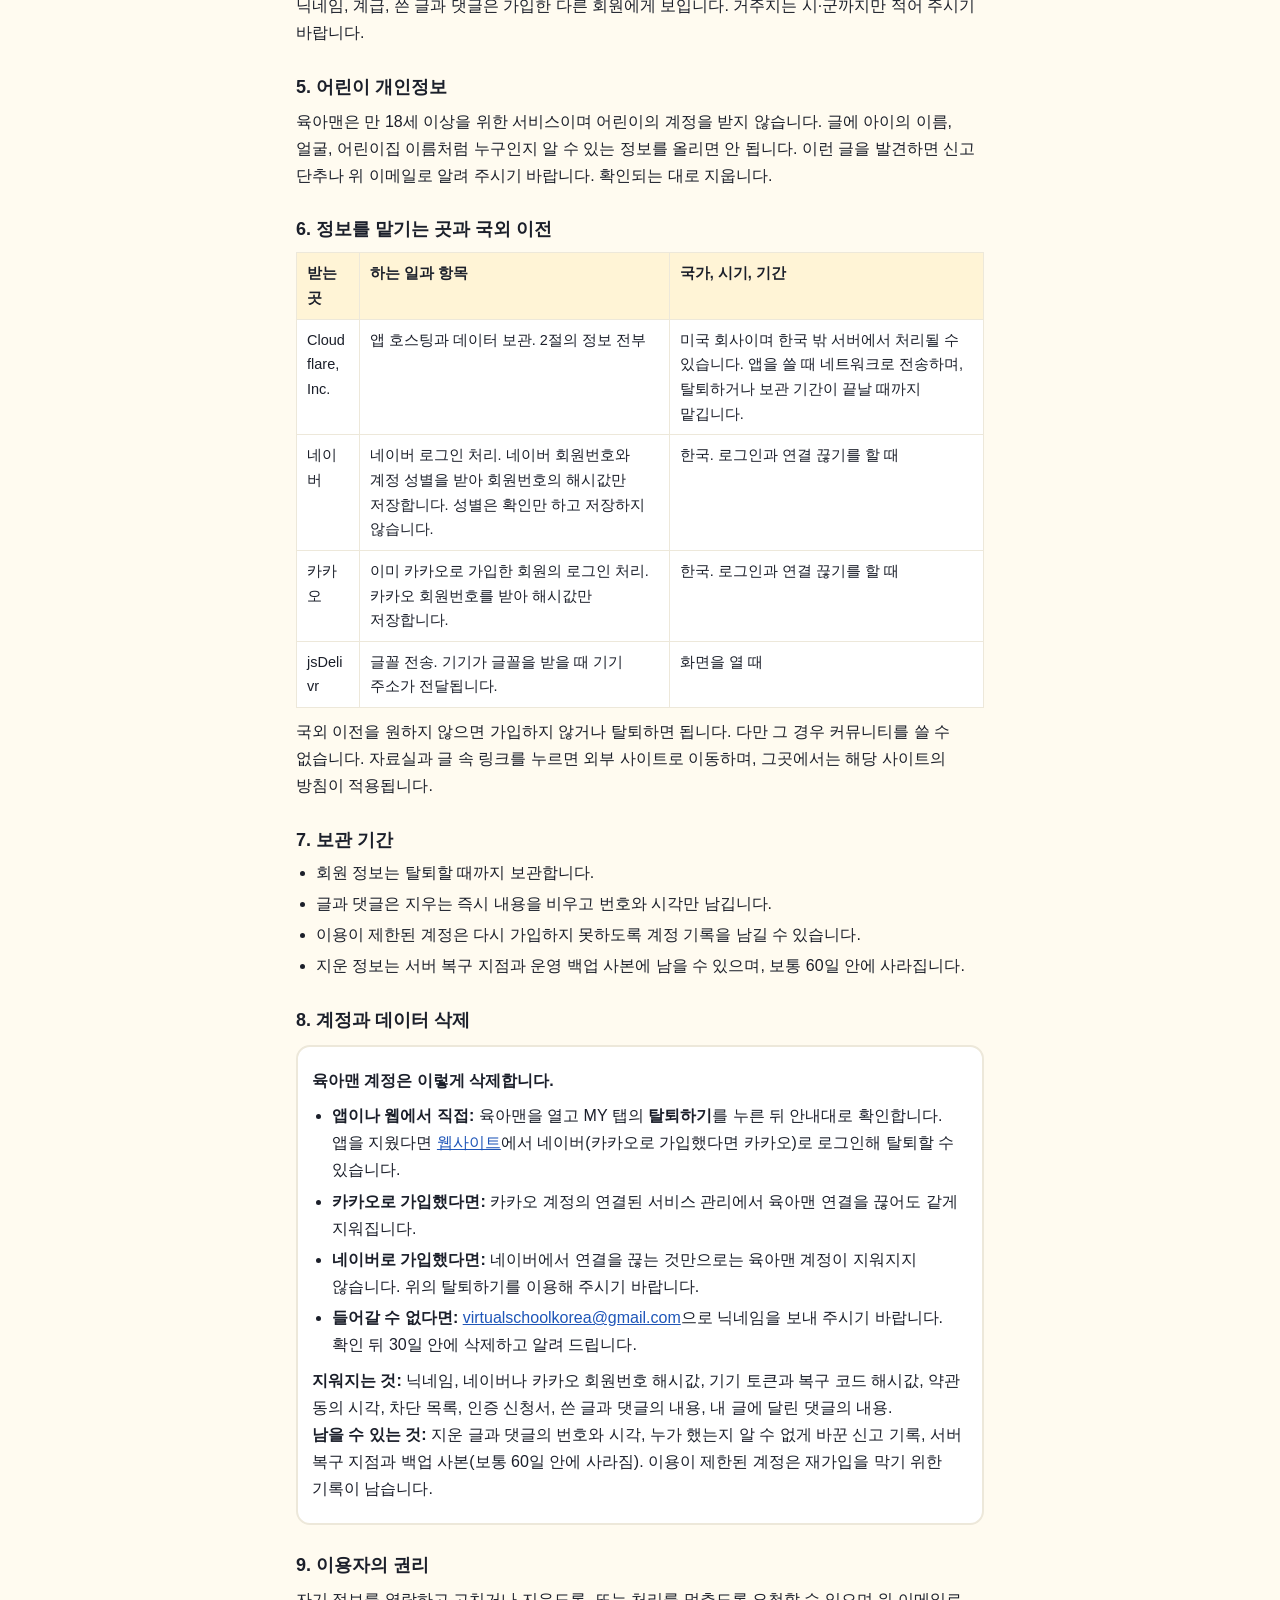
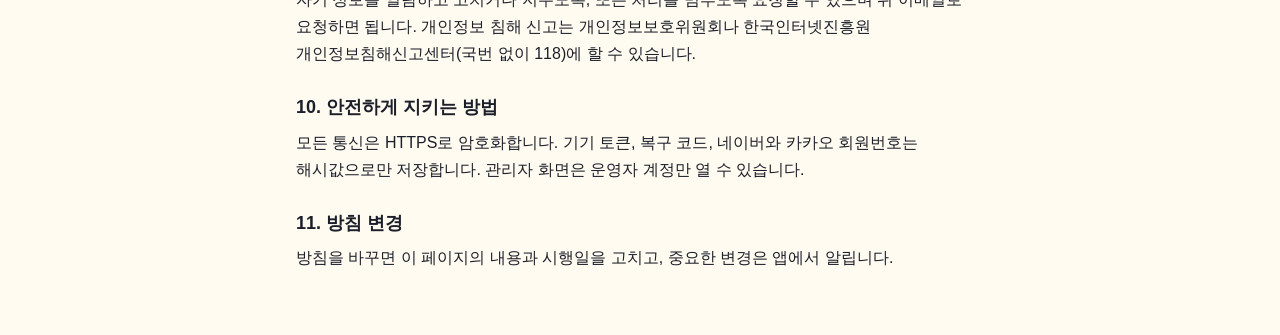
==== commit 5c7239c5: "0.14.0 화면 문구의 '~요' 끝맺음을 개조식으로 · 사이트 아래 운영자 표시(푸터) · 카시트 글 견본 Co-Authored-By: Claude Opus 5.5 <norepl" ====
--- a/public/privacy.html
+++ b/public/privacy.html
@@ -61,10 +61,10 @@
 </ul>
 
 <h2>4. 공개되는 정보</h2>
-<p>닉네임, 계급, 쓴 글과 댓글은 가입한 다른 회원에게 보입니다. 거주지는 시·군까지만 적어 주세요.</p>
+<p>닉네임, 계급, 쓴 글과 댓글은 가입한 다른 회원에게 보입니다. 거주지는 시·군까지만 적어 주시기 바랍니다.</p>
 
 <h2>5. 어린이 개인정보</h2>
-<p>육아맨은 만 18세 이상을 위한 서비스이며 어린이의 계정을 받지 않습니다. 글에 아이의 이름, 얼굴, 어린이집 이름처럼 누구인지 알 수 있는 정보를 올리면 안 됩니다. 이런 글을 발견하면 신고 단추나 위 이메일로 알려 주세요. 확인되는 대로 지웁니다.</p>
+<p>육아맨은 만 18세 이상을 위한 서비스이며 어린이의 계정을 받지 않습니다. 글에 아이의 이름, 얼굴, 어린이집 이름처럼 누구인지 알 수 있는 정보를 올리면 안 됩니다. 이런 글을 발견하면 신고 단추나 위 이메일로 알려 주시기 바랍니다. 확인되는 대로 지웁니다.</p>
 
 <h2>6. 정보를 맡기는 곳과 국외 이전</h2>
 <table>
@@ -90,8 +90,8 @@
 <ul>
 <li><b>앱이나 웹에서 직접:</b> 육아맨을 열고 MY 탭의 <b>탈퇴하기</b>를 누른 뒤 안내대로 확인합니다. 앱을 지웠다면 <a href="https://xn--e02bt1s4nb.com/#/me">웹사이트</a>에서 네이버(카카오로 가입했다면 카카오)로 로그인해 탈퇴할 수 있습니다.</li>
 <li><b>카카오로 가입했다면:</b> 카카오 계정의 연결된 서비스 관리에서 육아맨 연결을 끊어도 같게 지워집니다.</li>
-<li><b>네이버로 가입했다면:</b> 네이버에서 연결을 끊는 것만으로는 육아맨 계정이 지워지지 않습니다. 위의 탈퇴하기를 써 주세요.</li>
-<li><b>들어갈 수 없다면:</b> <a href="mailto:virtualschoolkorea@gmail.com?subject=%EC%9C%A1%EC%95%84%EB%A7%A8%20%EA%B3%84%EC%A0%95%20%EC%82%AD%EC%A0%9C%20%EC%9A%94%EC%B2%AD">virtualschoolkorea@gmail.com</a>으로 닉네임을 보내 주세요. 확인 뒤 30일 안에 삭제하고 알려 드립니다.</li>
+<li><b>네이버로 가입했다면:</b> 네이버에서 연결을 끊는 것만으로는 육아맨 계정이 지워지지 않습니다. 위의 탈퇴하기를 이용해 주시기 바랍니다.</li>
+<li><b>들어갈 수 없다면:</b> <a href="mailto:virtualschoolkorea@gmail.com?subject=%EC%9C%A1%EC%95%84%EB%A7%A8%20%EA%B3%84%EC%A0%95%20%EC%82%AD%EC%A0%9C%20%EC%9A%94%EC%B2%AD">virtualschoolkorea@gmail.com</a>으로 닉네임을 보내 주시기 바랍니다. 확인 뒤 30일 안에 삭제하고 알려 드립니다.</li>
 </ul>
 <p><b>지워지는 것:</b> 닉네임, 네이버나 카카오 회원번호 해시값, 기기 토큰과 복구 코드 해시값, 약관 동의 시각, 차단 목록, 인증 신청서, 쓴 글과 댓글의 내용, 내 글에 달린 댓글의 내용.<br>
 <b>남을 수 있는 것:</b> 지운 글과 댓글의 번호와 시각, 누가 했는지 알 수 없게 바꾼 신고 기록, 서버 복구 지점과 백업 사본(보통 60일 안에 사라짐). 이용이 제한된 계정은 재가입을 막기 위한 기록이 남습니다.</p>
